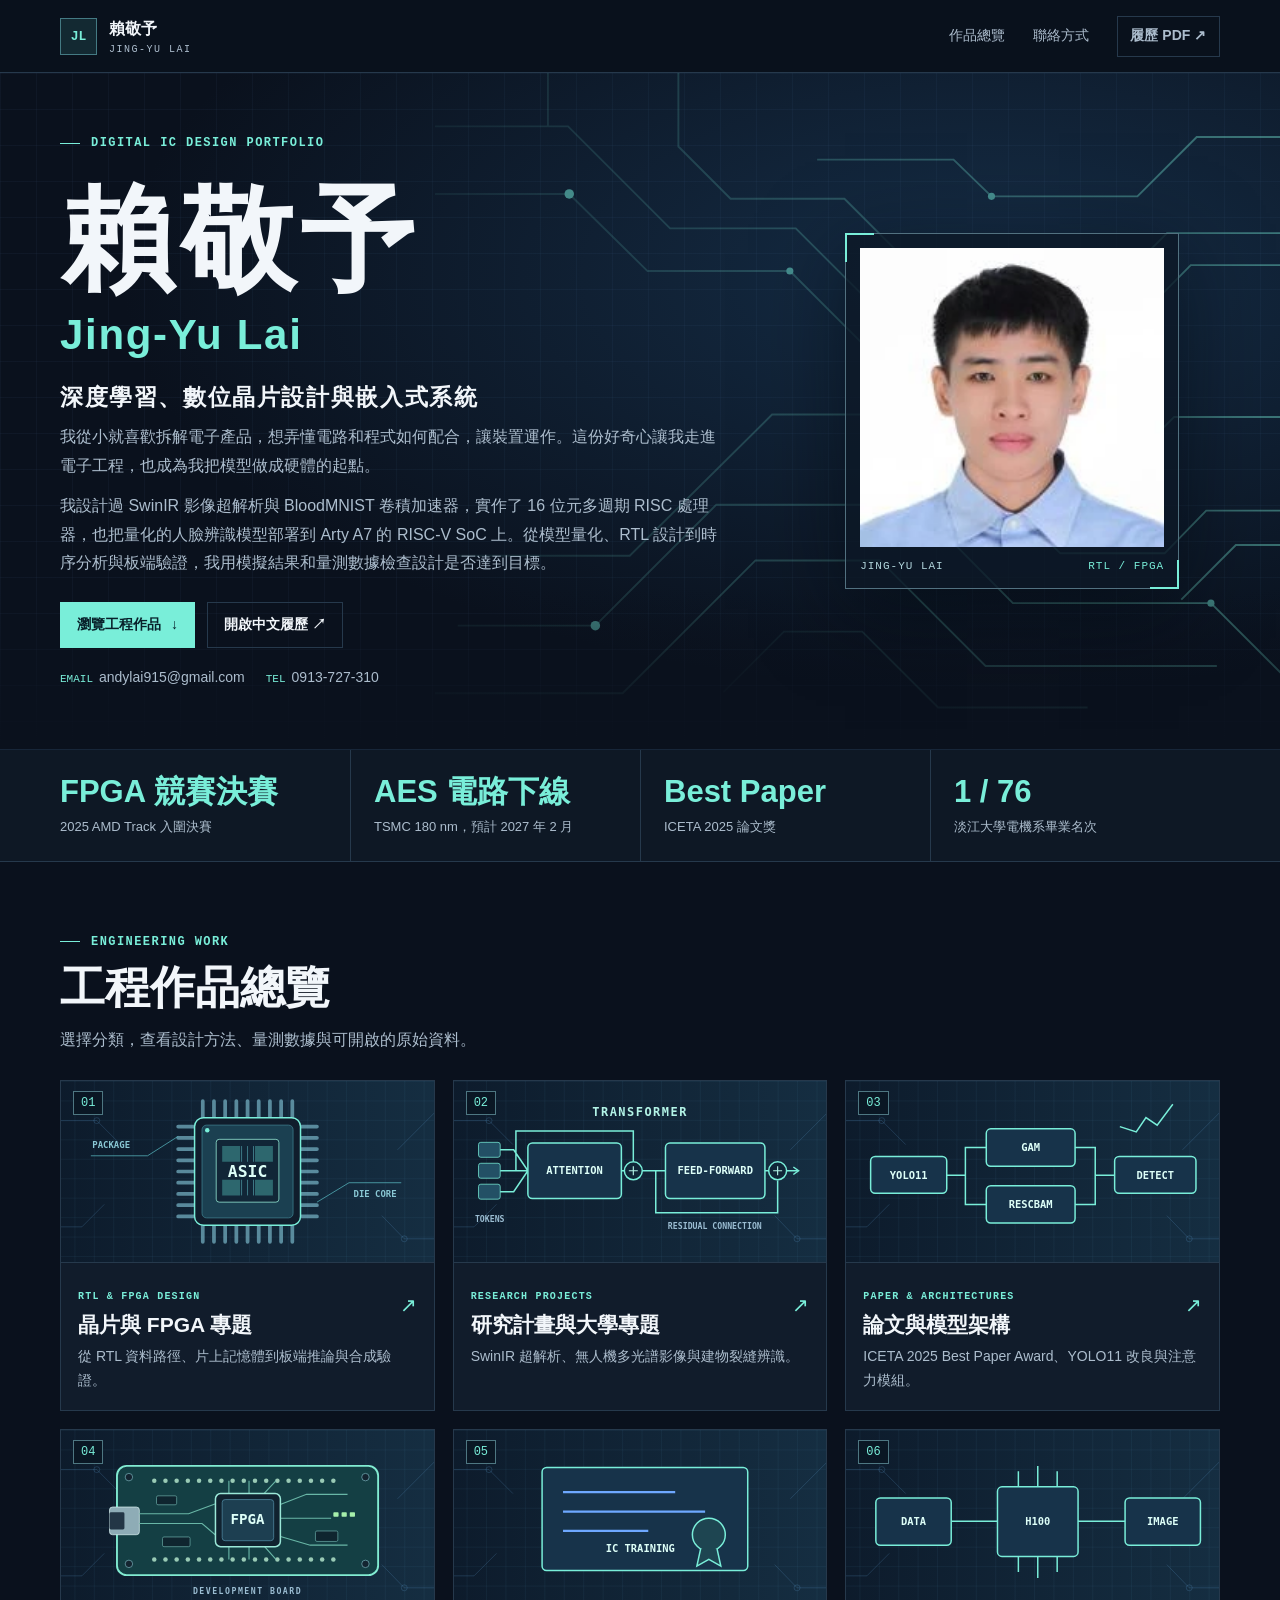
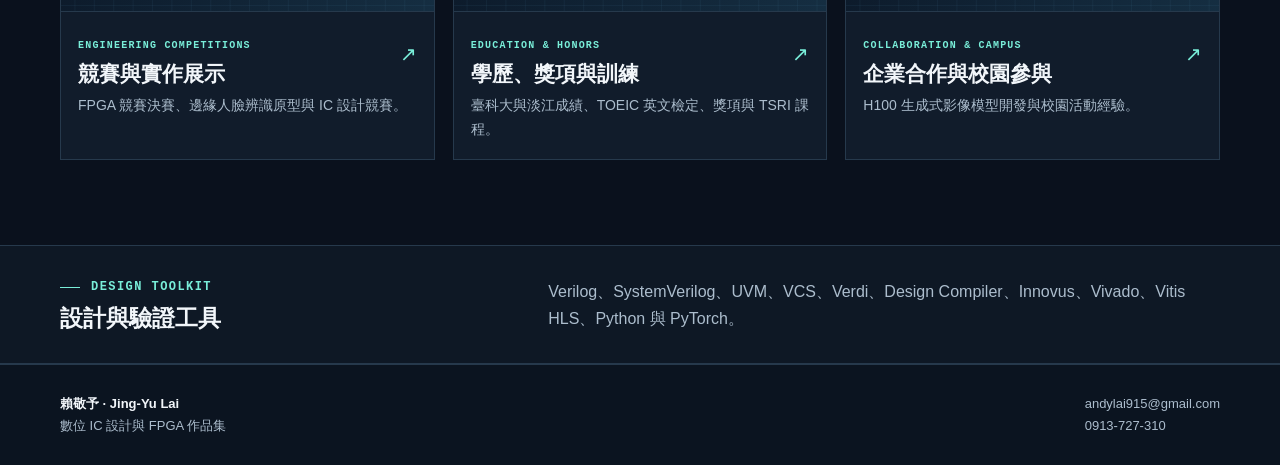
==== index.html @ 58cb05b3 "Publish portfolio on GitHub Pages" ====
<!doctype html><html lang="zh-Hant"><head><meta charset="utf-8"><meta name="viewport" content="width=device-width, initial-scale=1"><meta name="robots" content="noindex, nofollow"><meta name="description" content="Jing-Yu Lai 的數位 IC、FPGA、AI 加速器與研究作品集。"><meta name="theme-color" content="#0a111d"><title>賴敬予｜數位晶片設計作品集</title><link rel="icon" type="image/svg+xml" href="assets/icon.svg"><link rel="stylesheet" href="site.css"><script src="site.js" defer></script></head><body><a class="skip" href="#main">跳至主要內容</a><header class="topbar"><div class="wrap"><a class="brand" href="index.html"><span class="mark" aria-hidden="true">JL</span><span>賴敬予<small>JING-YU LAI</small></span></a><nav class="nav" aria-label="主選單"><a href="index.html#portfolio">作品總覽</a><a class="contact-nav" href="index.html#contact">聯絡方式</a><a class="outline" href="assets/docs/resume-zh.pdf" target="_blank" rel="noopener">履歷 PDF ↗</a></nav></div></header><main id="main"><section class="hero grid-bg" aria-labelledby="hero-name"><img class="trace" src="assets/trace.svg" alt="" aria-hidden="true"><div class="wrap hero-grid"><div><div class="mono eyebrow">DIGITAL IC DESIGN PORTFOLIO</div><h1 id="hero-name">賴敬予</h1><p class="english">Jing-Yu Lai</p><h2>深度學習、數位晶片設計與嵌入式系統</h2><p class="lede">我從小就喜歡拆解電子產品，想弄懂電路和程式如何配合，讓裝置運作。這份好奇心讓我走進電子工程，也成為我把模型做成硬體的起點。</p><p class="lede">我設計過 SwinIR 影像超解析與 BloodMNIST 卷積加速器，實作了 16 位元多週期 RISC 處理器，也把量化的人臉辨識模型部署到 Arty A7 的 RISC-V SoC 上。從模型量化、RTL 設計到時序分析與板端驗證，我用模擬結果和量測數據檢查設計是否達到目標。</p><div class="actions"><a class="button" href="#portfolio">瀏覽工程作品 <span aria-hidden="true">↓</span></a><a class="outline" href="assets/docs/resume-zh.pdf" target="_blank" rel="noopener">開啟中文履歷 ↗</a></div><div class="contact-links"><a href="mailto:andylai915@gmail.com"><span>EMAIL</span>andylai915@gmail.com</a><a href="tel:+886913727310"><span>TEL</span>0913-727-310</a></div></div><figure class="portrait"><img src="assets/portrait.webp" alt="賴敬予的大頭照" fetchpriority="high"><figcaption><span>JING-YU LAI</span><span>RTL / FPGA</span></figcaption></figure></div></section>
<section class="metrics-band" aria-label="成果摘要"><div class="wrap home-metrics"><a href="competitions.html#entry-1"><strong>FPGA 競賽決賽</strong><span>2025 AMD Track 入圍決賽</span></a><a href="hardware.html#entry-5"><strong>AES 電路下線</strong><span>TSMC 180 nm，預計 2027 年 2 月</span></a><a href="publication.html#entry-1"><strong>Best Paper</strong><span>ICETA 2025 論文獎</span></a><a href="training.html#entry-2"><strong>1 / 76</strong><span>淡江大學電機系畢業名次</span></a></div></section>
<section id="portfolio" class="library wrap"><div class="section-head"><div class="mono eyebrow">ENGINEERING WORK</div><h2>工程作品總覽</h2><p>選擇分類，查看設計方法、量測數據與可開啟的原始資料。</p></div><div class="cards"><a class="card" href="hardware.html"><div class="card-image"><img src="assets/asic.svg" alt="ASIC 封裝、晶粒與金屬引腳示意圖" loading="lazy"><b>01</b></div><div class="card-text"><span class="mono">RTL &amp; FPGA DESIGN</span><h3>晶片與 FPGA 專題</h3><p>從 RTL 資料路徑、片上記憶體到板端推論與合成驗證。</p><span class="arrow" aria-hidden="true">↗</span></div></a><a class="card" href="research.html"><div class="card-image"><img src="assets/transformer.svg" alt="Transformer 自注意力、前饋網路與殘差連接示意圖" loading="lazy"><b>02</b></div><div class="card-text"><span class="mono">RESEARCH PROJECTS</span><h3>研究計畫與大學專題</h3><p>SwinIR 超解析、無人機多光譜影像與建物裂縫辨識。</p><span class="arrow" aria-hidden="true">↗</span></div></a><a class="card" href="publication.html"><div class="card-image"><img src="assets/paper.svg" alt="帶有注意力模組的模型節點與裂縫軌跡示意" loading="lazy"><b>03</b></div><div class="card-text"><span class="mono">PAPER &amp; ARCHITECTURES</span><h3>論文與模型架構</h3><p>ICETA 2025 Best Paper Award、YOLO11 改良與注意力模組。</p><span class="arrow" aria-hidden="true">↗</span></div></a><a class="card" href="competitions.html"><div class="card-image"><img src="assets/fpga.svg" alt="裝有 FPGA 晶片、接頭與排針的開發板示意圖" loading="lazy"><b>04</b></div><div class="card-text"><span class="mono">ENGINEERING COMPETITIONS</span><h3>競賽與實作展示</h3><p>FPGA 競賽決賽、邊緣人臉辨識原型與 IC 設計競賽。</p><span class="arrow" aria-hidden="true">↗</span></div></a><a class="card" href="training.html"><div class="card-image"><img src="assets/honors.svg" alt="證書、晶片與訓練紀錄示意" loading="lazy"><b>05</b></div><div class="card-text"><span class="mono">EDUCATION &amp; HONORS</span><h3>學歷、獎項與訓練</h3><p>臺科大與淡江成績、TOEIC 英文檢定、獎項與 TSRI 課程。</p><span class="arrow" aria-hidden="true">↗</span></div></a><a class="card" href="collaboration.html"><div class="card-image"><img src="assets/compute.svg" alt="GPU 運算節點與合作流程示意" loading="lazy"><b>06</b></div><div class="card-text"><span class="mono">COLLABORATION &amp; CAMPUS</span><h3>企業合作與校園參與</h3><p>H100 生成式影像模型開發與校園活動經驗。</p><span class="arrow" aria-hidden="true">↗</span></div></a></div></section>
<section class="skills-strip"><div class="wrap"><div><div class="mono eyebrow">DESIGN TOOLKIT</div><h2>設計與驗證工具</h2></div><p>Verilog、SystemVerilog、UVM、VCS、Verdi、Design Compiler、Innovus、Vivado、Vitis HLS、Python 與 PyTorch。</p></div></section></main><footer class="footer" id="contact"><div class="wrap"><div><strong>賴敬予 · Jing-Yu Lai</strong><br>數位 IC 設計與 FPGA 作品集</div><div><a href="mailto:andylai915@gmail.com">andylai915@gmail.com</a><br><a href="tel:+886913727310">0913-727-310</a></div></div></footer></body></html>
---- site.css ----
:root{color-scheme:dark;--bg:#0a111d;--nav:#0b1420;--surface:#111c2b;--surface2:#142235;--line:#26394c;--ink:#f2f6fa;--muted:#acbdcd;--mint:#79eed9;--blue:#6ea8ff;--mono:"Cascadia Mono","SFMono-Regular",Consolas,monospace;--sans:"Segoe UI","Microsoft JhengHei","Noto Sans TC",sans-serif}
*{box-sizing:border-box}html{scroll-behavior:smooth;scroll-padding-top:95px}body{margin:0;background:var(--bg);color:var(--ink);font:16px/1.7 var(--sans);-webkit-font-smoothing:antialiased}img{display:block;max-width:100%}a{color:inherit;text-decoration:none}button{font:inherit}a:focus-visible,button:focus-visible{outline:2px solid var(--mint);outline-offset:5px}h1,h2,h3,p{margin:0}h1,h2,h3{line-height:1.22;text-wrap:balance}p{max-width:75ch}::selection{background:var(--mint);color:#06151a}
.wrap{width:min(1160px,calc(100% - 72px));margin-inline:auto}.skip{position:absolute;z-index:9;left:12px;top:-100px;background:var(--mint);color:var(--bg);padding:.65rem 1rem}.skip:focus{top:12px}
.topbar{position:sticky;top:0;z-index:5;background:rgba(10,17,29,.94);border-bottom:1px solid var(--line);backdrop-filter:blur(14px)}.topbar .wrap{display:flex;align-items:center;justify-content:space-between;min-height:72px;gap:20px}.brand{display:flex;align-items:center;gap:12px;font-weight:760;white-space:nowrap}.mark{width:37px;height:37px;border:1px solid #447a83;color:var(--mint);background:#132932;display:grid;place-items:center;font:700 13px var(--mono)}.brand small{display:block;font:10px/1.4 var(--mono);letter-spacing:.15em;color:var(--muted)}.nav{display:flex;align-items:center;gap:28px;font-size:14px;color:var(--muted);white-space:nowrap}.nav a:hover,.contact-links a:hover,.crumb a:hover{color:var(--mint)}.nav .outline{padding:.4rem .8rem}
.mono{font-family:var(--mono);font-size:12px;letter-spacing:.12em;color:var(--mint);font-weight:700}.eyebrow{display:flex;align-items:center;gap:11px}.eyebrow:before{content:"";width:20px;height:1px;background:var(--mint)}.dim{color:var(--muted)}.grid-bg{position:relative;isolation:isolate;background-image:linear-gradient(#6ca6dc0c 1px,transparent 1px),linear-gradient(90deg,#6ca6dc0c 1px,transparent 1px),radial-gradient(ellipse at 77% 30%,#152d46 0,transparent 62%);background-size:36px 36px,36px 36px,100% 100%}.grid-bg:after{content:"";pointer-events:none;z-index:-1;position:absolute;inset:0;background:linear-gradient(0deg,var(--bg) 0%,transparent 24%)}
.hero{position:relative;overflow:hidden;border-bottom:1px solid #172639}.trace{position:absolute;inset:0 0 0 auto;width:min(66%,860px);height:100%;object-fit:cover;opacity:.54;z-index:-1;pointer-events:none}.hero-grid{display:grid;grid-template-columns:1.38fr .85fr;gap:6%;align-items:center;min-height:532px;padding-block:60px}.hero h1{font-size:clamp(60px,9vw,116px);font-weight:850;letter-spacing:.045em;margin:16px 0 1px}.hero .english{color:var(--mint);font-size:clamp(24px,4vw,42px);font-weight:570;letter-spacing:.04em;line-height:1.15}.hero h2{font-size:clamp(17px,2vw,23px);margin-top:24px;letter-spacing:.07em}.lede{margin-top:12px;color:var(--muted);font-size:16px;line-height:1.78}.actions,.contact-links{display:flex;flex-wrap:wrap;align-items:center;gap:12px}.actions{margin-top:24px}.button,.outline{display:inline-flex;align-items:center;justify-content:center;gap:10px;padding:.63rem 1rem;border:1px solid var(--line);font-weight:710;font-size:14px;min-height:41px}.button{background:var(--mint);color:#08202a;border-color:var(--mint)}.button:hover{background:#a9fff0}.outline:hover{border-color:var(--mint);color:var(--mint)}.contact-links{margin-top:18px;font-size:14px;color:var(--muted);column-gap:21px}.contact-links span{color:var(--mint);font:11px var(--mono);margin-right:6px}
.portrait{width:min(100%,334px);margin:0 auto;position:relative;padding:14px;border:1px solid #527180;background:#0c1825c9;box-shadow:0 20px 80px #01070d88}.portrait:before,.portrait:after{content:"";position:absolute;width:27px;height:27px;pointer-events:none}.portrait:before{left:-1px;top:-1px;border-left:2px solid var(--mint);border-top:2px solid var(--mint)}.portrait:after{right:-1px;bottom:-1px;border-right:2px solid var(--mint);border-bottom:2px solid var(--mint)}.portrait img{width:100%;aspect-ratio:1.02;object-fit:cover;object-position:50% 36%;background:#e8eef2}.portrait figcaption{font:11px/1.4 var(--mono);letter-spacing:.09em;color:#b2d6dd;display:flex;justify-content:space-between;gap:8px;margin-top:12px}.portrait figcaption span:last-child{color:var(--mint)}
.metrics-band{border-bottom:1px solid var(--line);background:#0e1825}.home-metrics{display:grid;grid-template-columns:repeat(4,1fr)}.home-metrics a{padding:23px 20px 23px 0;display:block}.home-metrics a+a{border-left:1px solid var(--line);padding-left:23px}.home-metrics a:hover strong{color:#fff}.home-metrics strong{display:block;font-size:clamp(20px,2.9vw,31px);font-weight:750;line-height:1.2;color:var(--mint);font-variant-numeric:tabular-nums}.home-metrics span{display:block;color:var(--muted);font-size:13px;margin-top:5px}
.library{padding:70px 0 85px}.section-head{margin:0 0 27px}.section-head h2{font-size:clamp(29px,4vw,45px);margin-top:9px}.section-head p{color:var(--muted);margin-top:10px}.cards{display:grid;grid-template-columns:repeat(3,minmax(0,1fr));gap:18px}.card{display:block;border:1px solid var(--line);background:var(--surface);transition:transform .18s,border-color .18s;position:relative}.card:hover{transform:translateY(-4px);border-color:var(--mint)}.card-image{aspect-ratio:2.05;overflow:hidden;border-bottom:1px solid var(--line);position:relative}.card-image img{width:100%;height:100%;object-fit:cover}.card-image b{position:absolute;top:10px;left:12px;border:1px solid #4e7782;background:#0a1724;padding:2px 7px;color:var(--mint);font:12px/1.5 var(--mono)}.card-text{padding:17px 17px 18px;position:relative}.card-text h3{margin-top:5px;font-size:21px;max-width:90%}.card-text p{margin-top:7px;font-size:14px;color:var(--muted)}.card-text .arrow{position:absolute;right:17px;top:25px;color:var(--mint);font-size:20px}.card-text .mono{font-size:10px}
.skills-strip{border-block:1px solid var(--line);padding:31px 0;background:#0e1825}.skills-strip .wrap{display:grid;grid-template-columns:1fr 1.45fr;gap:25px;align-items:center}.skills-strip h2{margin:6px 0 0;font-size:23px}.skills-strip p{color:var(--muted)}
.detail-hero{border-bottom:1px solid var(--line)}.detail-hero .wrap{display:grid;grid-template-columns:1.6fr 1fr;align-items:center;gap:32px;padding-block:46px}.detail-hero h1{font-size:clamp(38px,6.2vw,68px);margin:12px 0 14px}.detail-hero p{color:var(--muted);line-height:1.9}.detail-hero img{border:1px solid #3a5868;width:100%}.crumb{color:var(--muted);font-size:13px;margin-bottom:22px;display:flex;flex-wrap:wrap;gap:9px}.indexline{padding:18px 0;border-bottom:1px solid var(--line);background:#0e1825}.indexline .wrap{display:flex;align-items:baseline;gap:11px 22px;flex-wrap:wrap}.indexline a{font-size:13px;color:var(--muted);text-decoration:underline;text-underline-offset:3px}.indexline a:hover{color:var(--mint)}.entries{padding:20px 0 72px}.entry{display:grid;grid-template-columns:66px 1fr;gap:15px;padding:35px 0;border-bottom:1px solid var(--line);scroll-margin-top:10px}.entry-id{color:var(--mint);font:700 24px var(--mono);opacity:.8;padding-top:6px}.entry h2{font-size:clamp(23px,3.4vw,36px);margin:6px 0 11px}.entry p{color:var(--muted);line-height:1.8}.entry .note{font-size:13px;margin-top:10px}.entry .metrics{display:grid;grid-template-columns:repeat(auto-fit,minmax(184px,1fr));margin-top:19px;gap:11px}.entry .metric{border-top:1px solid #3b6a71;background:#12212e;padding:10px 13px}.entry .metric strong{display:block;font-size:clamp(17px,2.2vw,23px);color:var(--mint);font-variant-numeric:tabular-nums}.entry .metric span{display:block;font-size:13px;color:var(--muted)}.docs{display:flex;flex-wrap:wrap;gap:8px;margin-top:20px}.docs a{color:var(--ink);font-size:14px;display:inline-flex;align-items:center;gap:8px;padding:8px 11px;background:#132232;border:1px solid var(--line)}.docs a:hover{border-color:var(--mint);color:var(--mint)}.docs b{font:700 10px var(--mono);color:var(--mint)}.docs .open{color:var(--mint)}
.gallery{display:grid;grid-template-columns:repeat(auto-fit,minmax(170px,1fr));gap:12px;margin-top:20px}.gallery button{padding:0;cursor:zoom-in;color:var(--ink);text-align:left;border:1px solid var(--line);background:var(--surface);min-width:0}.gallery button:hover{border-color:var(--mint)}.gallery img{width:100%;height:165px;object-fit:contain;background:#e8edf2}.gallery span{display:flex;justify-content:space-between;gap:10px;padding:8px 10px;font-size:13px}.gallery b{color:var(--mint)}
.viewer{position:fixed;border:1px solid #587789;background:#0d1827;color:var(--ink);padding:0;width:min(1000px,calc(100% - 30px));max-height:92dvh}.viewer::backdrop{background:#03070cdb}.viewer header{display:flex;justify-content:space-between;gap:12px;align-items:center;padding:8px 13px;border-bottom:1px solid var(--line)}.viewer button{background:#15273b;color:var(--ink);border:1px solid var(--line);padding:.35rem .8rem;cursor:pointer}.viewer img{margin:auto;width:auto;max-width:100%;max-height:calc(92dvh - 56px);object-fit:contain;background:white}.bottom-nav{display:flex;justify-content:space-between;gap:16px;padding-top:24px}.readable{padding:46px 0 75px;max-width:860px}.readable h1{font-size:clamp(36px,6vw,62px);margin:6px 0 19px}.readable h2{margin:26px 0 7px}.readable p{color:var(--muted);margin:0 0 11px}.readable table{border-collapse:collapse;width:100%;margin:19px 0}.readable th,.readable td{text-align:left;padding:9px 11px;border:1px solid var(--line)}.readable th{color:var(--mint);background:var(--surface)}.readable .table-wrap{overflow:auto}.footer{border-top:1px solid var(--line);padding:28px 0;background:#0b1420}.footer .wrap{display:flex;flex-wrap:wrap;justify-content:space-between;gap:14px;color:var(--muted);font-size:13px}.footer strong{color:var(--ink)}.footer a:hover{color:var(--mint)}
@media(max-width:850px){.wrap{width:calc(100% - 42px)}.hero-grid{gap:4%;min-height:450px}.cards{grid-template-columns:repeat(2,minmax(0,1fr))}.nav{gap:16px}.detail-hero .wrap{gap:18px}.home-metrics a+a{padding-left:12px}.home-metrics a{padding-right:9px}}
@media(max-width:560px){.wrap{width:calc(100% - 32px)}.topbar .wrap{min-height:62px;gap:8px}.brand{gap:7px;font-size:13px}.mark{width:29px;height:29px;font-size:10px}.brand small,.nav .contact-nav{display:none}.nav{gap:10px;font-size:12px}.nav .outline{min-height:30px;font-size:11px;padding:.2rem .4rem}.hero-grid{grid-template-columns:1fr;padding-block:35px 29px;gap:27px}.hero h1{font-size:66px}.hero h2{margin-top:16px}.portrait{width:62%;max-width:240px;justify-self:start;margin:0}.trace{width:100%}.home-metrics{grid-template-columns:repeat(2,1fr)}.home-metrics a:nth-child(3){border-left:0;padding-left:0}.home-metrics a:nth-child(n+3){border-top:1px solid var(--line)}.home-metrics a{padding-top:15px;padding-bottom:15px}.library{padding-block:45px}.cards{grid-template-columns:1fr}.skills-strip .wrap,.detail-hero .wrap{grid-template-columns:1fr}.detail-hero .wrap{padding-block:30px}.detail-hero img{max-width:380px}.entry{grid-template-columns:30px 1fr;gap:9px;padding:26px 0}.entry-id{font-size:16px}.entry .metrics{grid-template-columns:1fr}.gallery{grid-template-columns:1fr}.gallery img{height:150px}.bottom-nav{flex-wrap:wrap}}
@media(prefers-reduced-motion:reduce){*,*::before,*::after{scroll-behavior:auto!important;transition:none!important}}
.gallery img.full-image{height:auto}
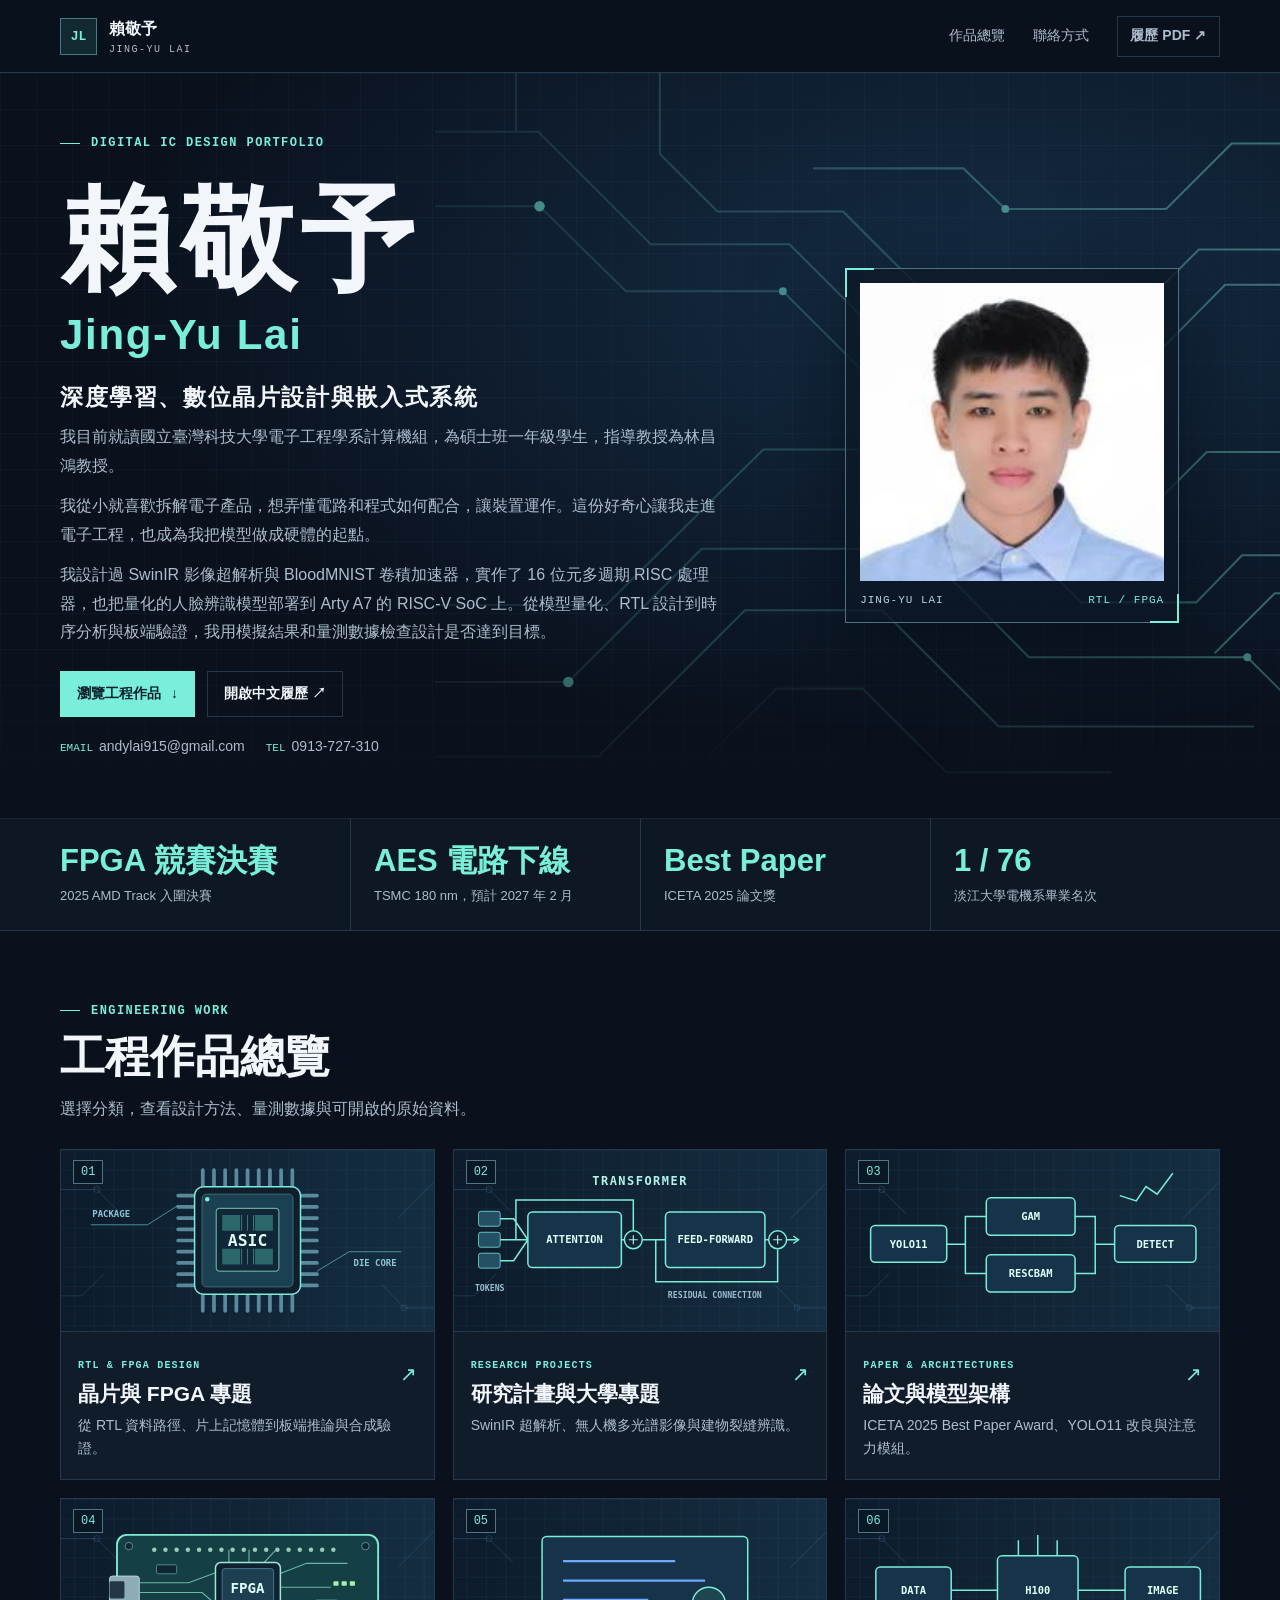
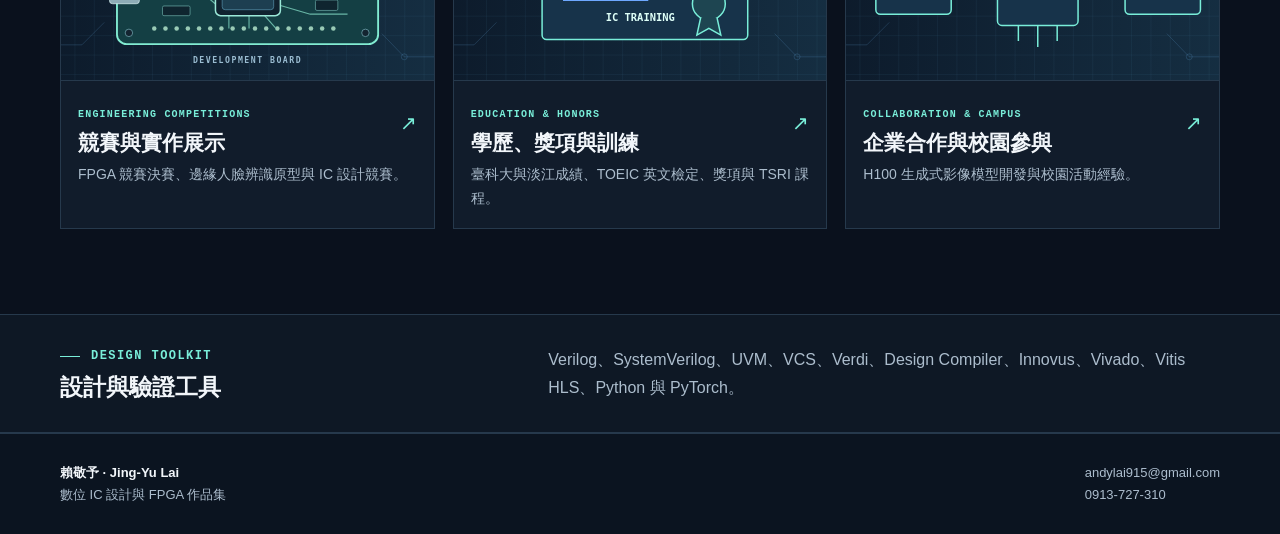
==== commit 35df6e87: "Add current graduate studies and faculty advisor" ====
--- a/index.html
+++ b/index.html
@@ -1,4 +1,6 @@
-<!doctype html><html lang="zh-Hant"><head><meta charset="utf-8"><meta name="viewport" content="width=device-width, initial-scale=1"><meta name="robots" content="noindex, nofollow"><meta name="description" content="Jing-Yu Lai 的數位 IC、FPGA、AI 加速器與研究作品集。"><meta name="theme-color" content="#0a111d"><title>賴敬予｜數位晶片設計作品集</title><link rel="icon" type="image/svg+xml" href="assets/icon.svg"><link rel="stylesheet" href="site.css"><script src="site.js" defer></script></head><body><a class="skip" href="#main">跳至主要內容</a><header class="topbar"><div class="wrap"><a class="brand" href="index.html"><span class="mark" aria-hidden="true">JL</span><span>賴敬予<small>JING-YU LAI</small></span></a><nav class="nav" aria-label="主選單"><a href="index.html#portfolio">作品總覽</a><a class="contact-nav" href="index.html#contact">聯絡方式</a><a class="outline" href="assets/docs/resume-zh.pdf" target="_blank" rel="noopener">履歷 PDF ↗</a></nav></div></header><main id="main"><section class="hero grid-bg" aria-labelledby="hero-name"><img class="trace" src="assets/trace.svg" alt="" aria-hidden="true"><div class="wrap hero-grid"><div><div class="mono eyebrow">DIGITAL IC DESIGN PORTFOLIO</div><h1 id="hero-name">賴敬予</h1><p class="english">Jing-Yu Lai</p><h2>深度學習、數位晶片設計與嵌入式系統</h2><p class="lede">我從小就喜歡拆解電子產品，想弄懂電路和程式如何配合，讓裝置運作。這份好奇心讓我走進電子工程，也成為我把模型做成硬體的起點。</p><p class="lede">我設計過 SwinIR 影像超解析與 BloodMNIST 卷積加速器，實作了 16 位元多週期 RISC 處理器，也把量化的人臉辨識模型部署到 Arty A7 的 RISC-V SoC 上。從模型量化、RTL 設計到時序分析與板端驗證，我用模擬結果和量測數據檢查設計是否達到目標。</p><div class="actions"><a class="button" href="#portfolio">瀏覽工程作品 <span aria-hidden="true">↓</span></a><a class="outline" href="assets/docs/resume-zh.pdf" target="_blank" rel="noopener">開啟中文履歷 ↗</a></div><div class="contact-links"><a href="mailto:andylai915@gmail.com"><span>EMAIL</span>andylai915@gmail.com</a><a href="tel:+886913727310"><span>TEL</span>0913-727-310</a></div></div><figure class="portrait"><img src="assets/portrait.webp" alt="賴敬予的大頭照" fetchpriority="high"><figcaption><span>JING-YU LAI</span><span>RTL / FPGA</span></figcaption></figure></div></section>
+<!doctype html><html lang="zh-Hant"><head><meta charset="utf-8"><meta name="viewport" content="width=device-width, initial-scale=1"><meta name="robots" content="noindex, nofollow"><meta name="description" content="Jing-Yu Lai 的數位 IC、FPGA、AI 加速器與研究作品集。"><meta name="theme-color" content="#0a111d"><title>賴敬予｜數位晶片設計作品集</title><link rel="icon" type="image/svg+xml" href="assets/icon.svg"><link rel="stylesheet" href="site.css"><script src="site.js" defer></script></head><body><a class="skip" href="#main">跳至主要內容</a><header class="topbar"><div class="wrap"><a class="brand" href="index.html"><span class="mark" aria-hidden="true">JL</span><span>賴敬予<small>JING-YU LAI</small></span></a><nav class="nav" aria-label="主選單"><a href="index.html#portfolio">作品總覽</a><a class="contact-nav" href="index.html#contact">聯絡方式</a><a class="outline" href="assets/docs/resume-zh.pdf" target="_blank" rel="noopener">履歷 PDF ↗</a></nav></div></header><main id="main"><section class="hero grid-bg" aria-labelledby="hero-name"><img class="trace" src="assets/trace.svg" alt="" aria-hidden="true"><div class="wrap hero-grid"><div><div class="mono eyebrow">DIGITAL IC DESIGN PORTFOLIO</div><h1 id="hero-name">賴敬予</h1><p class="english">Jing-Yu Lai</p><h2>深度學習、數位晶片設計與嵌入式系統</h2>
+<p class="lede">我目前就讀國立臺灣科技大學電子工程學系計算機組，為碩士班一年級學生，指導教授為林昌鴻教授。</p>
+<p class="lede">我從小就喜歡拆解電子產品，想弄懂電路和程式如何配合，讓裝置運作。這份好奇心讓我走進電子工程，也成為我把模型做成硬體的起點。</p><p class="lede">我設計過 SwinIR 影像超解析與 BloodMNIST 卷積加速器，實作了 16 位元多週期 RISC 處理器，也把量化的人臉辨識模型部署到 Arty A7 的 RISC-V SoC 上。從模型量化、RTL 設計到時序分析與板端驗證，我用模擬結果和量測數據檢查設計是否達到目標。</p><div class="actions"><a class="button" href="#portfolio">瀏覽工程作品 <span aria-hidden="true">↓</span></a><a class="outline" href="assets/docs/resume-zh.pdf" target="_blank" rel="noopener">開啟中文履歷 ↗</a></div><div class="contact-links"><a href="mailto:andylai915@gmail.com"><span>EMAIL</span>andylai915@gmail.com</a><a href="tel:+886913727310"><span>TEL</span>0913-727-310</a></div></div><figure class="portrait"><img src="assets/portrait.webp" alt="賴敬予的大頭照" fetchpriority="high"><figcaption><span>JING-YU LAI</span><span>RTL / FPGA</span></figcaption></figure></div></section>
 <section class="metrics-band" aria-label="成果摘要"><div class="wrap home-metrics"><a href="competitions.html#entry-1"><strong>FPGA 競賽決賽</strong><span>2025 AMD Track 入圍決賽</span></a><a href="hardware.html#entry-5"><strong>AES 電路下線</strong><span>TSMC 180 nm，預計 2027 年 2 月</span></a><a href="publication.html#entry-1"><strong>Best Paper</strong><span>ICETA 2025 論文獎</span></a><a href="training.html#entry-2"><strong>1 / 76</strong><span>淡江大學電機系畢業名次</span></a></div></section>
 <section id="portfolio" class="library wrap"><div class="section-head"><div class="mono eyebrow">ENGINEERING WORK</div><h2>工程作品總覽</h2><p>選擇分類，查看設計方法、量測數據與可開啟的原始資料。</p></div><div class="cards"><a class="card" href="hardware.html"><div class="card-image"><img src="assets/asic.svg" alt="ASIC 封裝、晶粒與金屬引腳示意圖" loading="lazy"><b>01</b></div><div class="card-text"><span class="mono">RTL &amp; FPGA DESIGN</span><h3>晶片與 FPGA 專題</h3><p>從 RTL 資料路徑、片上記憶體到板端推論與合成驗證。</p><span class="arrow" aria-hidden="true">↗</span></div></a><a class="card" href="research.html"><div class="card-image"><img src="assets/transformer.svg" alt="Transformer 自注意力、前饋網路與殘差連接示意圖" loading="lazy"><b>02</b></div><div class="card-text"><span class="mono">RESEARCH PROJECTS</span><h3>研究計畫與大學專題</h3><p>SwinIR 超解析、無人機多光譜影像與建物裂縫辨識。</p><span class="arrow" aria-hidden="true">↗</span></div></a><a class="card" href="publication.html"><div class="card-image"><img src="assets/paper.svg" alt="帶有注意力模組的模型節點與裂縫軌跡示意" loading="lazy"><b>03</b></div><div class="card-text"><span class="mono">PAPER &amp; ARCHITECTURES</span><h3>論文與模型架構</h3><p>ICETA 2025 Best Paper Award、YOLO11 改良與注意力模組。</p><span class="arrow" aria-hidden="true">↗</span></div></a><a class="card" href="competitions.html"><div class="card-image"><img src="assets/fpga.svg" alt="裝有 FPGA 晶片、接頭與排針的開發板示意圖" loading="lazy"><b>04</b></div><div class="card-text"><span class="mono">ENGINEERING COMPETITIONS</span><h3>競賽與實作展示</h3><p>FPGA 競賽決賽、邊緣人臉辨識原型與 IC 設計競賽。</p><span class="arrow" aria-hidden="true">↗</span></div></a><a class="card" href="training.html"><div class="card-image"><img src="assets/honors.svg" alt="證書、晶片與訓練紀錄示意" loading="lazy"><b>05</b></div><div class="card-text"><span class="mono">EDUCATION &amp; HONORS</span><h3>學歷、獎項與訓練</h3><p>臺科大與淡江成績、TOEIC 英文檢定、獎項與 TSRI 課程。</p><span class="arrow" aria-hidden="true">↗</span></div></a><a class="card" href="collaboration.html"><div class="card-image"><img src="assets/compute.svg" alt="GPU 運算節點與合作流程示意" loading="lazy"><b>06</b></div><div class="card-text"><span class="mono">COLLABORATION &amp; CAMPUS</span><h3>企業合作與校園參與</h3><p>H100 生成式影像模型開發與校園活動經驗。</p><span class="arrow" aria-hidden="true">↗</span></div></a></div></section>
 <section class="skills-strip"><div class="wrap"><div><div class="mono eyebrow">DESIGN TOOLKIT</div><h2>設計與驗證工具</h2></div><p>Verilog、SystemVerilog、UVM、VCS、Verdi、Design Compiler、Innovus、Vivado、Vitis HLS、Python 與 PyTorch。</p></div></section></main><footer class="footer" id="contact"><div class="wrap"><div><strong>賴敬予 · Jing-Yu Lai</strong><br>數位 IC 設計與 FPGA 作品集</div><div><a href="mailto:andylai915@gmail.com">andylai915@gmail.com</a><br><a href="tel:+886913727310">0913-727-310</a></div></div></footer></body></html>
